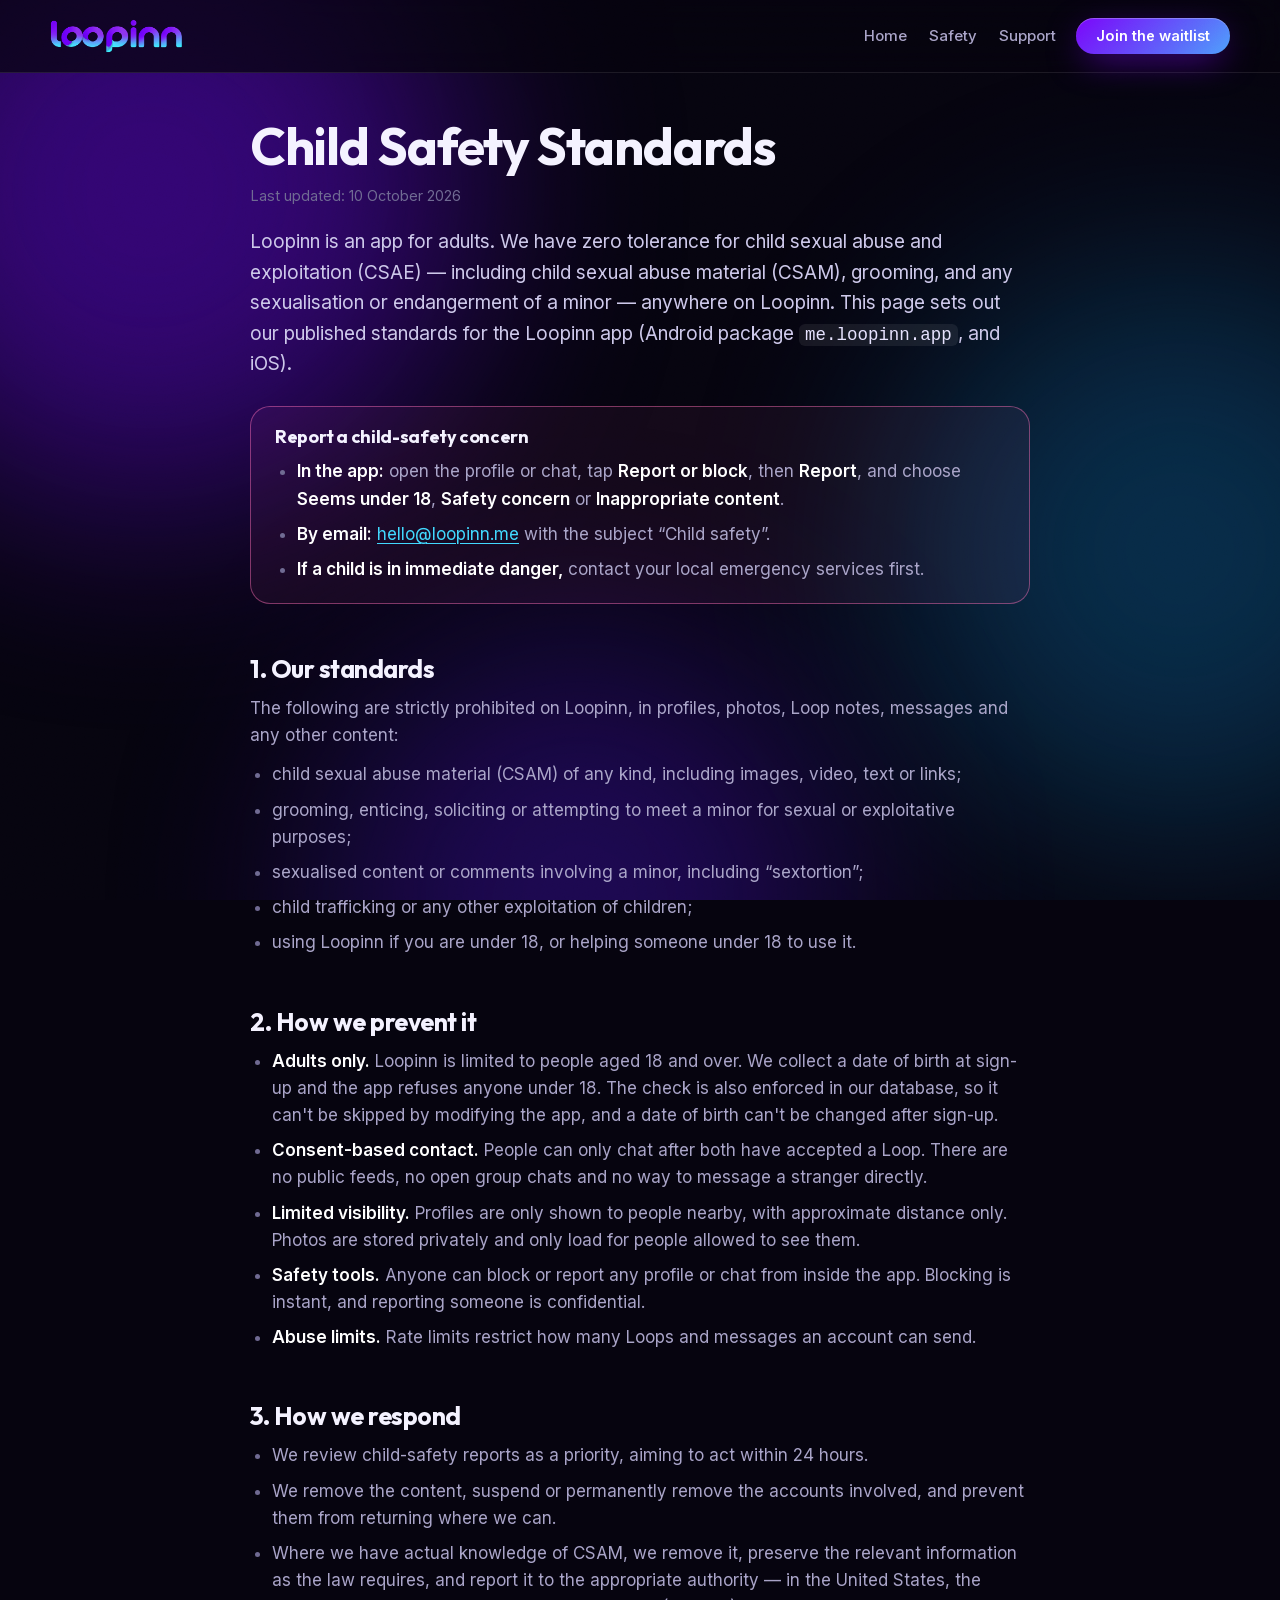
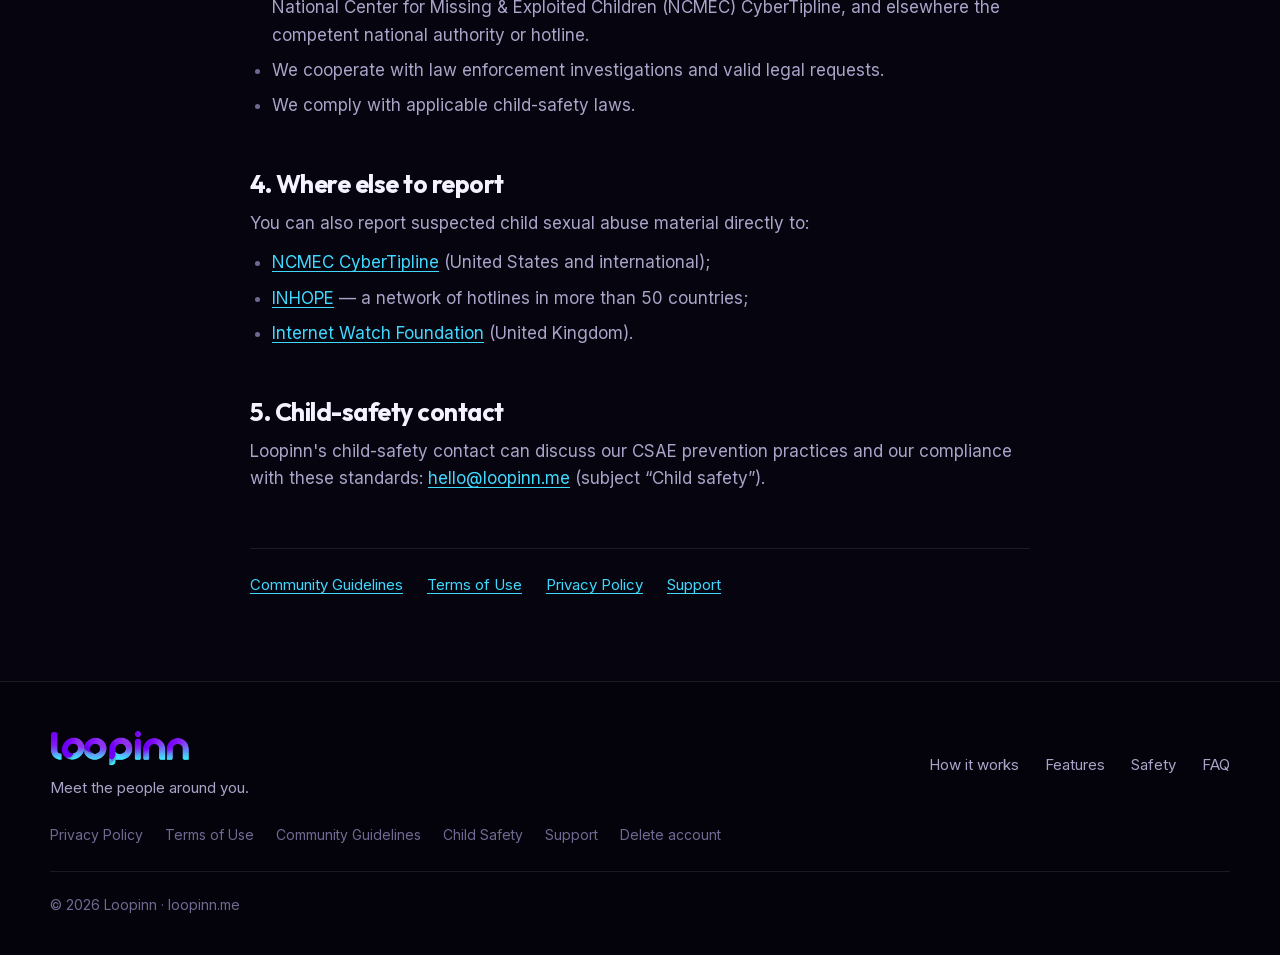
==== child-safety.html @ f4043528 "Update 2026-10-10 09:55" ====
<!doctype html>
<html lang="en">
<head>
  <meta charset="utf-8">
  <meta name="viewport" content="width=device-width, initial-scale=1, viewport-fit=cover">
  <title>Child Safety Standards — Loopinn</title>
  <meta name="description" content="Loopinn's child safety standards: adults-only (18+), zero tolerance for child sexual abuse and exploitation, how to report and how we respond.">
  <meta name="theme-color" content="#06040F">
  <meta name="robots" content="index,follow,max-image-preview:large">
  <link rel="canonical" href="https://loopinn.me/child-safety.html">

  <meta property="og:type" content="website">
  <meta property="og:site_name" content="Loopinn">
  <meta property="og:title" content="Child Safety Standards — Loopinn">
  <meta property="og:description" content="Loopinn's child safety standards: adults-only (18+), zero tolerance for child sexual abuse and exploitation, how to report and how we respond.">
  <meta property="og:url" content="https://loopinn.me/child-safety.html">
  <meta property="og:image" content="https://loopinn.me/assets/og-image.png">
  <meta property="og:image:width" content="1200">
  <meta property="og:image:height" content="630">
  <meta property="og:image:alt" content="Loopinn — meet the people around you">
  <meta property="og:locale" content="en_US">
  <meta name="twitter:card" content="summary_large_image">
  <meta name="twitter:title" content="Child Safety Standards — Loopinn">
  <meta name="twitter:description" content="Loopinn's child safety standards: adults-only (18+), zero tolerance for child sexual abuse and exploitation, how to report and how we respond.">
  <meta name="twitter:image" content="https://loopinn.me/assets/og-image.png">

  <link rel="icon" href="assets/logo/favicon.ico" sizes="any">
  <link rel="icon" type="image/png" sizes="48x48" href="assets/logo/favicon-48.png">
  <link rel="icon" type="image/png" sizes="32x32" href="assets/logo/favicon-32.png">
  <link rel="apple-touch-icon" href="assets/logo/apple-touch-icon.png">

  <link rel="preload" href="assets/fonts/Inter-Regular.woff2" as="font" type="font/woff2" crossorigin>
  <link rel="preload" href="assets/fonts/Outfit-Bold.woff2" as="font" type="font/woff2" crossorigin>
  <link rel="stylesheet" href="css/styles.css">

  <script type="application/ld+json">
{
  "@context": "https://schema.org",
  "@graph": [
    {
      "@type": "WebPage",
      "@id": "https://loopinn.me/child-safety.html#page",
      "url": "https://loopinn.me/child-safety.html",
      "name": "Child Safety Standards — Loopinn",
      "description": "Loopinn's child safety standards: adults-only (18+), zero tolerance for child sexual abuse and exploitation, how to report and how we respond.",
      "inLanguage": "en",
      "dateModified": "2026-10-10",
      "isPartOf": {
        "@id": "https://loopinn.me/#website"
      },
      "publisher": {
        "@id": "https://loopinn.me/#org"
      }
    },
    {
      "@type": "BreadcrumbList",
      "itemListElement": [
        {
          "@type": "ListItem",
          "position": 1,
          "name": "Loopinn",
          "item": "https://loopinn.me/"
        },
        {
          "@type": "ListItem",
          "position": 2,
          "name": "Child Safety Standards",
          "item": "https://loopinn.me/child-safety.html"
        }
      ]
    }
  ]
}
  </script>
</head>
<body>
<a class="skip-link" href="#main">Skip to content</a>
<div class="bg-glow" aria-hidden="true"><i></i><i></i><i></i></div>

<header class="nav scrolled">
  <div class="container nav-inner nav-doc">
    <a class="brand" href="./" aria-label="Loopinn home"><img src="assets/logo/loopinn-wordmark-sm.png" alt="Loopinn" width="480" height="123"></a>
    <nav class="nav-links" aria-label="Primary">
      <a href="./">Home</a>
      <a href="community-guidelines.html">Safety</a>
      <a href="support.html">Support</a>
    </nav>
    <a class="btn btn-primary btn-sm nav-cta" href="./#waitlist">Join the waitlist</a>
  </div>
</header>

<main class="container doc" id="main">
    <h1>Child Safety Standards</h1>
    <p class="meta">Last updated: 10 October 2026</p>
    <p class="lede">Loopinn is an app for adults. We have zero tolerance for child sexual abuse and exploitation (CSAE) — including child sexual abuse material (CSAM), grooming, and any sexualisation or endangerment of a minor — anywhere on Loopinn. This page sets out our published standards for the Loopinn app (Android package <code>me.loopinn.app</code>, and iOS).</p>

    <div class="box alert">
      <h2>Report a child-safety concern</h2>
      <ul>
        <li><strong>In the app:</strong> open the profile or chat, tap <strong>Report or block</strong>, then <strong>Report</strong>, and choose <strong>Seems under 18</strong>, <strong>Safety concern</strong> or <strong>Inappropriate content</strong>.</li>
        <li><strong>By email:</strong> <a href="mailto:hello@loopinn.me?subject=Child%20safety">hello@loopinn.me</a> with the subject “Child safety”.</li>
        <li><strong>If a child is in immediate danger,</strong> contact your local emergency services first.</li>
      </ul>
    </div>

    <h2 id="standards">1. Our standards</h2>
    <p>The following are strictly prohibited on Loopinn, in profiles, photos, Loop notes, messages and any other content:</p>
    <ul>
      <li>child sexual abuse material (CSAM) of any kind, including images, video, text or links;</li>
      <li>grooming, enticing, soliciting or attempting to meet a minor for sexual or exploitative purposes;</li>
      <li>sexualised content or comments involving a minor, including “sextortion”;</li>
      <li>child trafficking or any other exploitation of children;</li>
      <li>using Loopinn if you are under 18, or helping someone under 18 to use it.</li>
    </ul>

    <h2 id="prevention">2. How we prevent it</h2>
    <ul>
      <li><strong>Adults only.</strong> Loopinn is limited to people aged 18 and over. We collect a date of birth at sign-up and the app refuses anyone under 18. The check is also enforced in our database, so it can't be skipped by modifying the app, and a date of birth can't be changed after sign-up.</li>
      <li><strong>Consent-based contact.</strong> People can only chat after both have accepted a Loop. There are no public feeds, no open group chats and no way to message a stranger directly.</li>
      <li><strong>Limited visibility.</strong> Profiles are only shown to people nearby, with approximate distance only. Photos are stored privately and only load for people allowed to see them.</li>
      <li><strong>Safety tools.</strong> Anyone can block or report any profile or chat from inside the app. Blocking is instant, and reporting someone is confidential.</li>
      <li><strong>Abuse limits.</strong> Rate limits restrict how many Loops and messages an account can send.</li>
    </ul>

    <h2 id="response">3. How we respond</h2>
    <ul>
      <li>We review child-safety reports as a priority, aiming to act within 24 hours.</li>
      <li>We remove the content, suspend or permanently remove the accounts involved, and prevent them from returning where we can.</li>
      <li>Where we have actual knowledge of CSAM, we remove it, preserve the relevant information as the law requires, and report it to the appropriate authority — in the United States, the National Center for Missing &amp; Exploited Children (NCMEC) CyberTipline, and elsewhere the competent national authority or hotline.</li>
      <li>We cooperate with law enforcement investigations and valid legal requests.</li>
      <li>We comply with applicable child-safety laws.</li>
    </ul>

    <h2 id="report">4. Where else to report</h2>
    <p>You can also report suspected child sexual abuse material directly to:</p>
    <ul>
      <li><a href="https://report.cybertip.org">NCMEC CyberTipline</a> (United States and international);</li>
      <li><a href="https://www.inhope.org/EN/articles/report-illegal-content">INHOPE</a> — a network of hotlines in more than 50 countries;</li>
      <li><a href="https://report.iwf.org.uk">Internet Watch Foundation</a> (United Kingdom).</li>
    </ul>

    <h2 id="contact">5. Child-safety contact</h2>
    <p>Loopinn's child-safety contact can discuss our CSAE prevention practices and our compliance with these standards: <a href="mailto:hello@loopinn.me?subject=Child%20safety">hello@loopinn.me</a> (subject “Child safety”).</p>

    <nav class="related" aria-label="Related pages"><a href="community-guidelines.html">Community Guidelines</a><a href="terms.html">Terms of Use</a><a href="privacy.html">Privacy Policy</a><a href="support.html">Support</a></nav>
</main>

<footer class="footer">
  <div class="container footer-inner">
    <div class="footer-brand">
      <img src="assets/logo/loopinn-wordmark-sm.png" alt="Loopinn" width="480" height="123" loading="lazy">
      <p>Meet the people around you.</p>
    </div>
    <nav class="footer-links" aria-label="Footer">
      <a href="./#how">How it works</a><a href="./#features">Features</a><a href="./#safety">Safety</a><a href="./#faq">FAQ</a>
    </nav>
    <nav class="footer-legal" aria-label="Legal">
      <a href="privacy.html">Privacy Policy</a><a href="terms.html">Terms of Use</a><a href="community-guidelines.html">Community Guidelines</a><a href="child-safety.html">Child Safety</a><a href="support.html">Support</a><a href="delete-account.html">Delete account</a>
    </nav>
    <p class="copy">© <span id="year">2026</span> Loopinn · <a href="https://loopinn.me">loopinn.me</a></p>
  </div>
</footer>
<script>document.getElementById('year').textContent = new Date().getFullYear()</script>
</body>
</html>
---- css/styles.css ----
/* ==========================================================================
   Loopinn — landing page styles
   Palette sampled from the logo wordmark (violet → blue → cyan on near-black).
   Sections: tokens · base · buttons · nav · hero · phone · marquee · how · try
             · bento · moments · profiles · band · safety · faq · cta · footer
             · documents (legal/support pages) · match overlay · reveal · responsive
   ========================================================================== */

/* Self-hosted fonts (Latin subset WOFF2, SIL OFL 1.1) — built by scripts/build_web_fonts.py. No third-party requests. */
@font-face { font-family: "Inter"; font-weight: 400; font-style: normal; font-display: swap; src: url("../assets/fonts/Inter-Regular.woff2") format("woff2"); }
@font-face { font-family: "Inter"; font-weight: 500; font-style: normal; font-display: swap; src: url("../assets/fonts/Inter-Medium.woff2") format("woff2"); }
@font-face { font-family: "Inter"; font-weight: 600; font-style: normal; font-display: swap; src: url("../assets/fonts/Inter-SemiBold.woff2") format("woff2"); }
@font-face { font-family: "Outfit"; font-weight: 500; font-style: normal; font-display: swap; src: url("../assets/fonts/Outfit-Medium.woff2") format("woff2"); }
@font-face { font-family: "Outfit"; font-weight: 600; font-style: normal; font-display: swap; src: url("../assets/fonts/Outfit-SemiBold.woff2") format("woff2"); }
@font-face { font-family: "Outfit"; font-weight: 700; font-style: normal; font-display: swap; src: url("../assets/fonts/Outfit-Bold.woff2") format("woff2"); }
@font-face { font-family: "Outfit"; font-weight: 800; font-style: normal; font-display: swap; src: url("../assets/fonts/Outfit-ExtraBold.woff2") format("woff2"); }

:root {
  --ink: #06040f;
  --ink-2: #0b0820;
  --ink-3: #120d2e;
  --text: #f4f2ff;
  --muted: #a9a4c8;
  --faint: #6f6a92;
  --line: rgba(255, 255, 255, .09);
  --glass: rgba(255, 255, 255, .045);
  --glass-2: rgba(255, 255, 255, .075);

  --violet: #7a05fa;
  --violet-2: #9b5cff;
  --blue: #5b8cf9;
  --cyan: #41d8fe;
  --rose: #ff6fb5;

  --grad: linear-gradient(135deg, #7a05fa 0%, #5b6bfa 52%, #41d8fe 100%);
  --grad-text: linear-gradient(100deg, #a56bff 0%, #6e8bff 48%, #41d8fe 100%);

  --font-display: "Outfit", system-ui, sans-serif;
  --font-body: "Inter", system-ui, -apple-system, "Segoe UI", sans-serif;

  --r-sm: 12px;
  --r-md: 20px;
  --r-lg: 28px;
  --maxw: 1180px;
  --ease: cubic-bezier(.2, .8, .2, 1);
}

/* ───────── base ───────── */
*, *::before, *::after { box-sizing: border-box; }
html { scroll-behavior: smooth; scroll-padding-top: 84px; -webkit-text-size-adjust: 100%; }
body {
  margin: 0; background: var(--ink); color: var(--text);
  font-family: var(--font-body); font-size: 17px; line-height: 1.6;
  -webkit-font-smoothing: antialiased; overflow-x: hidden;
}
img { max-width: 100%; display: block; }
[hidden] { display: none !important; }
a { color: inherit; text-decoration: none; }
button { font: inherit; color: inherit; cursor: pointer; }
ul, ol { margin: 0; padding: 0; list-style: none; }
h1, h2, h3, p, figure { margin: 0; }
h1, h2, h3 { font-family: var(--font-display); letter-spacing: -.02em; line-height: 1.08; }
:focus-visible { outline: 2px solid var(--cyan); outline-offset: 3px; border-radius: 8px; }
::selection { background: rgba(122, 5, 250, .55); }

.container { width: min(var(--maxw), 100% - 40px); margin-inline: auto; }
.sr-only { position: absolute; width: 1px; height: 1px; overflow: hidden; clip: rect(0 0 0 0); white-space: nowrap; }
.hp { position: absolute; left: -9999px; opacity: 0; height: 0; width: 0; }

.ico { width: 1.15em; height: 1.15em; flex: none; fill: none; stroke: currentColor; stroke-width: 2; stroke-linecap: round; stroke-linejoin: round; }
.grad-text { background: var(--grad-text); -webkit-background-clip: text; background-clip: text; color: transparent; }
.verified { color: var(--cyan); width: 1.05em; height: 1.05em; }

/* ambient background */
.bg-glow { position: fixed; inset: 0; z-index: -1; overflow: hidden; pointer-events: none; }
.bg-glow i { position: absolute; border-radius: 50%; filter: blur(110px); opacity: .55; }
.bg-glow i:nth-child(1) { width: 620px; height: 620px; left: -160px; top: -120px; background: #5a08c9; }
.bg-glow i:nth-child(2) { width: 560px; height: 560px; right: -180px; top: 30vh; background: #0b6fa8; opacity: .38; }
.bg-glow i:nth-child(3) { width: 520px; height: 520px; left: 25vw; bottom: -260px; background: #3b0fa6; opacity: .45; }
body::after { /* fine grain */
  content: ""; position: fixed; inset: 0; z-index: 100; pointer-events: none; opacity: .045; mix-blend-mode: overlay;
  background-image: url("data:image/svg+xml;utf8,<svg xmlns='http://www.w3.org/2000/svg' width='160' height='160'><filter id='n'><feTurbulence type='fractalNoise' baseFrequency='.9' numOctaves='2' stitchTiles='stitch'/></filter><rect width='100%' height='100%' filter='url(%23n)'/></svg>");
}

.glass {
  background: var(--glass); border: 1px solid var(--line);
  -webkit-backdrop-filter: blur(18px) saturate(140%); backdrop-filter: blur(18px) saturate(140%);
}

.pill {
  display: inline-flex; align-items: center; gap: 10px; padding: 8px 16px; border-radius: 999px;
  background: var(--glass); border: 1px solid var(--line); font-size: 14px; color: #d8d3f5; font-weight: 500;
}
.live-dot { position: relative; width: 8px; height: 8px; border-radius: 50%; background: var(--cyan); display: inline-block; flex: none; box-shadow: 0 0 10px var(--cyan); }
.live-dot::after { content: ""; position: absolute; inset: -4px; border-radius: 50%; border: 1px solid var(--cyan); animation: ping 2s ease-out infinite; }
@keyframes ping { from { transform: scale(.5); opacity: .9; } to { transform: scale(1.8); opacity: 0; } }

.eyebrow { display: inline-block; font-size: 13px; letter-spacing: .14em; text-transform: uppercase; font-weight: 600; color: var(--cyan); margin-bottom: 14px; }

.section { padding-block: clamp(72px, 10vw, 128px); position: relative; }
.section-head { text-align: center; max-width: 760px; margin: 0 auto clamp(40px, 6vw, 64px); }
.section-head.left { text-align: left; margin-inline: 0; margin-bottom: 32px; }
.section-head h2 { font-size: clamp(32px, 5vw, 56px); font-weight: 700; }
.section-head p { margin-top: 18px; color: var(--muted); font-size: clamp(16px, 1.5vw, 19px); }

/* ───────── buttons ───────── */
.btn {
  display: inline-flex; align-items: center; justify-content: center; gap: 10px; border: 0; border-radius: 999px;
  padding: 15px 26px; font-weight: 600; font-size: 16px; line-height: 1; white-space: nowrap;
  transition: transform .25s var(--ease), box-shadow .25s var(--ease), background-position .4s, border-color .2s;
}
.btn-primary {
  color: #fff; background: var(--grad); background-size: 140% 100%; background-position: 0 0;
  box-shadow: 0 10px 36px -8px rgba(122, 5, 250, .7), inset 0 1px 0 rgba(255, 255, 255, .25);
}
.btn-primary:hover { transform: translateY(-2px); background-position: 100% 0; box-shadow: 0 16px 44px -8px rgba(91, 107, 250, .8), inset 0 1px 0 rgba(255, 255, 255, .3); }
.btn-primary:active { transform: translateY(0) scale(.98); }
.btn-ghost { background: var(--glass); border: 1px solid var(--line); color: var(--text); }
.btn-ghost:hover { background: var(--glass-2); transform: translateY(-2px); }
.btn-sm { padding: 11px 20px; font-size: 14.5px; }
.btn-block { width: 100%; }
.btn[disabled] { opacity: .8; cursor: progress; transform: none; }

/* ───────── nav ───────── */
.nav { position: fixed; inset: 0 0 auto 0; z-index: 60; transition: background .3s, border-color .3s, backdrop-filter .3s; border-bottom: 1px solid transparent; }
.nav.scrolled { background: rgba(6, 4, 15, .72); -webkit-backdrop-filter: blur(18px); backdrop-filter: blur(18px); border-color: var(--line); }
.nav-inner { display: flex; align-items: center; gap: 28px; height: 72px; }
.brand img { height: 34px; width: auto; }
.nav-links { display: flex; gap: 30px; margin-left: auto; font-size: 15px; color: var(--muted); font-weight: 500; }
.nav-links a { position: relative; padding: 6px 0; transition: color .2s; }
.nav-links a:hover { color: #fff; }
.nav-links a::after { content: ""; position: absolute; left: 0; right: 0; bottom: 0; height: 2px; border-radius: 2px; background: var(--grad); transform: scaleX(0); transform-origin: left; transition: transform .3s var(--ease); }
.nav-links a:hover::after { transform: scaleX(1); }
.burger { display: none; width: 42px; height: 42px; border-radius: 12px; border: 1px solid var(--line); background: var(--glass); position: relative; }
.burger span { position: absolute; left: 12px; right: 12px; height: 2px; background: #fff; border-radius: 2px; transition: transform .3s, top .3s; }
.burger span:nth-child(1) { top: 16px; } .burger span:nth-child(2) { top: 24px; }
.burger[aria-expanded="true"] span:nth-child(1) { top: 20px; transform: rotate(45deg); }
.burger[aria-expanded="true"] span:nth-child(2) { top: 20px; transform: rotate(-45deg); }

/* ───────── hero ───────── */
.hero { position: relative; padding: clamp(120px, 14vw, 168px) 0 clamp(56px, 8vw, 96px); overflow: clip; }
.hero-swirl { position: absolute; width: min(720px, 110vw); right: 2%; top: 3%; opacity: .2; filter: blur(1px); animation: spin 60s linear infinite; pointer-events: none; z-index: 0; }
@keyframes spin { to { transform: rotate(360deg); } }
.hero-grid { display: grid; grid-template-columns: 1.05fr .95fr; gap: clamp(28px, 5vw, 72px); align-items: center; position: relative; z-index: 1; }
.hero h1 { font-size: clamp(42px, 5.5vw, 72px); font-weight: 800; margin: 22px 0 22px; letter-spacing: -.035em; line-height: 1.04; text-wrap: balance; }
.lead { font-size: clamp(17px, 1.6vw, 20px); color: var(--muted); max-width: 540px; }
.lead strong { color: #fff; font-weight: 600; }

.waitlist { position: relative; display: flex; gap: 10px; margin-top: 34px; max-width: 540px; flex-wrap: wrap; padding: 7px; border-radius: 999px; background: var(--glass); border: 1px solid var(--line); -webkit-backdrop-filter: blur(14px); backdrop-filter: blur(14px); transition: border-color .2s, box-shadow .2s; }
.waitlist:focus-within { border-color: rgba(65, 216, 254, .55); box-shadow: 0 0 0 4px rgba(65, 216, 254, .12); }
.waitlist input[type="email"], .waitlist input[type="text"]:not(.hp) { flex: 1 1 200px; min-width: 0; background: transparent; border: 0; outline: 0; color: #fff; font: inherit; font-size: 16px; padding: 0 18px; height: 50px; }
.waitlist input::placeholder { color: var(--faint); }
.waitlist .btn { height: 50px; padding-inline: 24px; }
.form-msg { flex-basis: 100%; font-size: 14px; padding: 0 16px; min-height: 0; }
.form-msg:not(:empty) { padding: 8px 16px 6px; }
.form-msg.ok { color: #7ff0c4; } .form-msg.err { color: #ff9db8; }

.trust { display: flex; flex-wrap: wrap; gap: 10px 22px; margin-top: 24px; color: var(--muted); font-size: 14.5px; }
.trust li { display: inline-flex; align-items: center; gap: 8px; }
.trust .ico { color: var(--cyan); }
.stores { display: flex; flex-wrap: wrap; gap: 12px; margin-top: 30px; }
.store { display: inline-flex; align-items: center; gap: 12px; padding: 10px 18px 10px 14px; border-radius: 14px; border: 1px solid var(--line); background: var(--glass); font-weight: 600; font-size: 16px; line-height: 1.15; opacity: .9; }
.store small { display: block; font-size: 11px; font-weight: 500; color: var(--muted); letter-spacing: .02em; }
.store .ico { width: 24px; height: 24px; color: #fff; }

.hero-visual { position: relative; display: flex; justify-content: center; }
.phone-tilt { position: relative; transition: transform .25s ease-out; will-change: transform; }

/* floating glass cards around the phone */
.float { position: absolute; display: flex; align-items: center; gap: 12px; padding: 12px 16px 12px 12px; border-radius: 18px; box-shadow: 0 20px 50px -12px rgba(0, 0, 0, .6); z-index: 3; animation: bob 6s ease-in-out infinite; }
.float img { width: 42px; height: 42px; border-radius: 50%; object-fit: cover; border: 2px solid rgba(255, 255, 255, .25); }
.float b { display: block; font-size: 14.5px; line-height: 1.2; font-family: var(--font-display); font-weight: 600; }
.float small { display: block; font-size: 12.5px; color: var(--muted); line-height: 1.3; }
.f-notif { left: -16%; top: 13%; background: rgba(20, 14, 46, .72); }
.f-count { right: -14%; bottom: 24%; animation-delay: -2s; background: rgba(20, 14, 46, .72); }
.stack { display: flex; } .stack img { width: 32px; height: 32px; margin-left: -10px; border-width: 2px; border-color: #1a1238; } .stack img:first-child { margin-left: 0; }
@keyframes bob { 0%, 100% { transform: translateY(0); } 50% { transform: translateY(-12px); } }

/* ───────── phone mockup (all inner sizes in cqw so it scales) ───────── */
.phone {
  --pw: 300px; position: relative; width: var(--pw); aspect-ratio: 9 / 19; container-type: inline-size;
  border-radius: calc(var(--pw) * .145); padding: calc(var(--pw) * .021); background: linear-gradient(160deg, #3a3361, #14102c 40%, #2a2250);
  box-shadow: 0 0 0 1px rgba(255, 255, 255, .14), 0 50px 120px -24px rgba(122, 5, 250, .6), 0 30px 70px -10px rgba(0, 0, 0, .7);
}
.phone-island { position: absolute; z-index: 20; top: 4.2cqw; left: 50%; transform: translateX(-50%); width: 27cqw; height: 7.4cqw; border-radius: 99px; background: #000; }
.screen { position: relative; width: 100%; height: 100%; border-radius: 12.5cqw; overflow: hidden; background: #0a0720; color: #fff; font-family: var(--font-body); }

.statusbar { position: absolute; z-index: 15; top: 4.6cqw; left: 8.5cqw; right: 8.5cqw; display: flex; justify-content: space-between; align-items: center; font-size: 3.7cqw; }
.sb-icons { display: flex; gap: 1.3cqw; align-items: center; }
.sb-icons i { display: block; width: 4.4cqw; height: 2.6cqw; border-radius: 1px; background: #fff; opacity: .9; }
.sb-icons .batt { width: 6.6cqw; border-radius: 1.2cqw; }

/* map screen */
.map-screen { background: #0a0720 url("../assets/map.svg") center / cover; }
.map-top { position: absolute; z-index: 12; top: 14.5cqw; left: 4.5cqw; right: 4.5cqw; display: flex; justify-content: space-between; align-items: center; padding: 2.6cqw 4cqw; border-radius: 99px; font-size: 3.8cqw; background: rgba(14, 10, 36, .6); }
.map-top-title { display: inline-flex; gap: 2cqw; align-items: center; font-weight: 600; font-family: var(--font-display); } .map-top-title .ico { color: var(--cyan); width: 4.6cqw; height: 4.6cqw; }
.map-top-r { display: inline-flex; gap: 2cqw; align-items: center; color: var(--cyan); font-weight: 600; }

.radar { position: absolute; left: 50%; top: 45%; width: 150cqw; height: 150cqw; transform: translate(-50%, -50%); border-radius: 50%; pointer-events: none; }
.radar .ring { position: absolute; left: 50%; top: 50%; border-radius: 50%; transform: translate(-50%, -50%); border: 1px solid rgba(65, 216, 254, .32); }
.radar .r1 { width: 30%; height: 30%; background: rgba(65, 216, 254, .05); }
.radar .r2 { width: 55%; height: 55%; border-style: dashed; border-color: rgba(155, 92, 255, .38); }
.radar .r3 { width: 80%; height: 80%; background: radial-gradient(circle, transparent 62%, rgba(122, 5, 250, .14)); }
.radar .sweep { position: absolute; inset: 10%; border-radius: 50%; background: conic-gradient(from 0deg, rgba(65, 216, 254, 0) 0deg, rgba(65, 216, 254, .34) 70deg, rgba(65, 216, 254, 0) 72deg); animation: spin 5.5s linear infinite; mask: radial-gradient(circle, transparent 0 10%, #000 30%); -webkit-mask: radial-gradient(circle, transparent 0 10%, #000 30%); }
.radar .wave { position: absolute; left: 50%; top: 50%; width: 80%; height: 80%; border-radius: 50%; border: 2px solid rgba(65, 216, 254, .55); transform: translate(-50%, -50%) scale(.05); animation: wave 4.5s ease-out infinite; }
.radar .w2 { animation-delay: -2.25s; border-color: rgba(155, 92, 255, .6); }
@keyframes wave { 0% { transform: translate(-50%, -50%) scale(.05); opacity: .9; } 100% { transform: translate(-50%, -50%) scale(1); opacity: 0; } }

.you { position: absolute; left: 50%; top: 45%; width: 5.4cqw; height: 5.4cqw; transform: translate(-50%, -50%); border-radius: 50%; background: var(--grad); border: .8cqw solid #fff; box-shadow: 0 0 0 1.6cqw rgba(65, 216, 254, .25), 0 0 5cqw var(--cyan); z-index: 6; }

.pin { position: absolute; z-index: 8; width: 12.5cqw; height: 12.5cqw; padding: 0; border: 0; background: none; transform: translate(-50%, -50%); animation: drift 7s ease-in-out infinite; transition: filter .2s; }
.pin:nth-of-type(2n) { animation-delay: -2s; animation-duration: 8s; } .pin:nth-of-type(3n) { animation-delay: -4s; }
.pin img { width: 100%; height: 100%; object-fit: cover; border-radius: 50%; border: .75cqw solid transparent; background: var(--grad) border-box; box-shadow: 0 1.6cqw 4cqw rgba(0, 0, 0, .55), 0 0 4cqw rgba(122, 5, 250, .55); transition: transform .3s var(--ease); }
.pin:hover img { transform: scale(1.14); }
.pin em { position: absolute; left: 50%; top: 105%; transform: translateX(-50%); font-style: normal; font-size: 3cqw; font-weight: 600; padding: .6cqw 2cqw; border-radius: 99px; background: rgba(10, 7, 32, .85); border: 1px solid var(--line); white-space: nowrap; display: none; }
.pin.is-selected { z-index: 9; width: 15cqw; height: 15cqw; } .pin.is-selected em { display: block; }
.pin.is-selected::before { content: ""; position: absolute; inset: -2cqw; border-radius: 50%; border: .5cqw solid var(--cyan); animation: ping 2s ease-out infinite; }
@keyframes drift { 0%, 100% { transform: translate(-50%, -50%); } 50% { transform: translate(-50%, calc(-50% - 1.6cqw)); } }

.sheet { position: absolute; z-index: 14; left: 3.5cqw; right: 3.5cqw; bottom: 3.5cqw; padding: 3.6cqw; border-radius: 7cqw; background: rgba(16, 11, 40, .78); display: grid; gap: 3cqw; }
.sheet-row { display: flex; align-items: center; gap: 3.2cqw; }
.sheet-av { width: 13cqw; height: 13cqw; border-radius: 50%; object-fit: cover; border: .6cqw solid rgba(255, 255, 255, .3); }
.sheet-id b { display: flex; align-items: center; gap: 1.4cqw; font-family: var(--font-display); font-size: 4.6cqw; line-height: 1.2; }
.sheet-id small { display: block; font-size: 3.2cqw; color: var(--muted); line-height: 1.35; margin-top: .4cqw; }
.sheet-cta { display: flex; align-items: center; justify-content: center; gap: 2cqw; border: 0; border-radius: 99px; padding: 3.1cqw; font-size: 3.9cqw; font-weight: 600; color: #fff; background: var(--grad); box-shadow: 0 2cqw 6cqw -1cqw rgba(122, 5, 250, .8); transition: transform .2s; }
.sheet-cta:hover { transform: translateY(-.4cqw); } .sheet-cta:disabled { opacity: .85; }
.sheet-cta .ico { width: 4.4cqw; height: 4.4cqw; }

/* ───────── marquee ───────── */
.marquee { overflow: hidden; border-block: 1px solid var(--line); background: rgba(255, 255, 255, .02); padding: 22px 0; -webkit-mask: linear-gradient(90deg, transparent, #000 10%, #000 90%, transparent); mask: linear-gradient(90deg, transparent, #000 10%, #000 90%, transparent); }
.marquee-track { display: flex; gap: 14px; width: max-content; animation: marquee 48s linear infinite; }
.marquee-track span { padding: 10px 22px; border-radius: 99px; border: 1px solid var(--line); background: var(--glass); font-family: var(--font-display); font-weight: 500; font-size: 17px; color: #d8d3f5; white-space: nowrap; }
@keyframes marquee { to { transform: translateX(calc(-50% - 7px)); } }

/* ───────── how it works ───────── */
.steps { display: grid; grid-template-columns: repeat(4, 1fr); gap: 18px; counter-reset: s; position: relative; }
.step { position: relative; padding: 30px 26px 32px; border-radius: var(--r-lg); transition: transform .35s var(--ease), border-color .3s; overflow: hidden; }
.step:hover { transform: translateY(-6px); border-color: rgba(155, 92, 255, .5); }
.step::before { content: ""; position: absolute; inset: auto -30% -60% -30%; height: 80%; background: radial-gradient(closest-side, rgba(122, 5, 250, .28), transparent); opacity: 0; transition: opacity .4s; }
.step:hover::before { opacity: 1; }
.step-n { position: absolute; top: 22px; right: 24px; font-family: var(--font-display); font-weight: 700; font-size: 15px; letter-spacing: .1em; color: var(--faint); }
.step-ico, .b-ico { display: grid; place-items: center; width: 52px; height: 52px; border-radius: 16px; background: linear-gradient(135deg, rgba(122, 5, 250, .35), rgba(65, 216, 254, .2)); border: 1px solid rgba(255, 255, 255, .14); color: #fff; margin-bottom: 22px; }
.step-ico .ico, .b-ico .ico { width: 24px; height: 24px; }
.step h3, .bcard h3, .scard h3 { font-size: 22px; font-weight: 600; margin-bottom: 10px; letter-spacing: -.01em; }
.step p, .bcard p, .scard p { color: var(--muted); font-size: 15.5px; line-height: 1.6; }

/* ───────── interactive radar demo ───────── */
.try::before { content: ""; position: absolute; inset: 10% 0 auto; height: 70%; background: radial-gradient(60% 60% at 70% 50%, rgba(122, 5, 250, .18), transparent); pointer-events: none; }
.try-grid { display: grid; grid-template-columns: 1fr 1.05fr; gap: clamp(28px, 5vw, 72px); align-items: center; position: relative; }
.slider { padding: 22px 24px 20px; border-radius: var(--r-md); }
.slider-top { display: flex; justify-content: space-between; align-items: baseline; margin-bottom: 14px; }
.slider-top label { font-weight: 600; font-family: var(--font-display); font-size: 18px; }
.slider-top output b { font-size: 22px; font-family: var(--font-display); color: var(--cyan); }
.slider input[type="range"] { -webkit-appearance: none; appearance: none; width: 100%; height: 8px; border-radius: 99px; outline: none; cursor: pointer; background: linear-gradient(90deg, var(--violet), var(--cyan)) 0 / var(--fill, 100%) 100% no-repeat, rgba(255, 255, 255, .12); }
.slider input[type="range"]::-webkit-slider-thumb { -webkit-appearance: none; width: 28px; height: 28px; border-radius: 50%; background: #fff; border: 5px solid var(--violet); box-shadow: 0 0 0 6px rgba(122, 5, 250, .25), 0 6px 18px rgba(0, 0, 0, .5); transition: transform .15s; }
.slider input[type="range"]::-webkit-slider-thumb:hover { transform: scale(1.12); }
.slider input[type="range"]::-moz-range-thumb { width: 18px; height: 18px; border-radius: 50%; background: #fff; border: 5px solid var(--violet); box-shadow: 0 0 0 6px rgba(122, 5, 250, .25); }
.slider-scale { display: flex; justify-content: space-between; font-size: 12.5px; color: var(--faint); margin-top: 12px; }
.slider-count { margin-top: 14px; padding-top: 14px; border-top: 1px solid var(--line); color: var(--muted); font-size: 15px; }
.slider-count span { color: #fff; font-weight: 700; font-family: var(--font-display); font-size: 18px; }

.pcard { margin-top: 18px; padding: 22px; border-radius: var(--r-md); min-height: 150px; display: grid; align-items: center; }
.pcard-empty { display: flex; align-items: center; gap: 16px; color: var(--muted); font-size: 15.5px; }
.pcard-empty .ico { width: 34px; height: 34px; color: var(--violet-2); animation: bob 3s ease-in-out infinite; }
.pcard-empty b { color: #fff; }
.pcard-body { display: grid; gap: 14px; animation: pop .45s var(--ease); }
@keyframes pop { from { opacity: 0; transform: translateY(10px) scale(.98); } to { opacity: 1; transform: none; } }
.pcard-head { display: flex; gap: 16px; align-items: center; }
.pcard-head img { width: 72px; height: 72px; border-radius: 50%; object-fit: cover; border: 3px solid transparent; background: var(--grad) border-box; }
.pcard-head h3 { font-size: 24px; display: flex; gap: 8px; align-items: center; }
.pcard-head small { color: var(--cyan); font-size: 14px; font-weight: 500; }
.pc-bio { color: #d4cff0; font-size: 15.5px; }
.tags { display: flex; flex-wrap: wrap; gap: 8px; }
.tags li { padding: 5px 12px; border-radius: 99px; font-size: 13px; background: rgba(155, 92, 255, .16); border: 1px solid rgba(155, 92, 255, .3); color: #ddd0ff; }
.vibes { display: flex; flex-wrap: wrap; gap: 8px; }
.vibe { padding: 8px 14px; border-radius: 99px; border: 1px solid var(--line); background: var(--glass); font-size: 14px; transition: all .2s; }
.vibe:hover { border-color: rgba(65, 216, 254, .5); }
.vibe.is-on { background: linear-gradient(135deg, rgba(122, 5, 250, .5), rgba(65, 216, 254, .28)); border-color: rgba(155, 92, 255, .7); color: #fff; }
.spin { width: 1em; height: 1em; border-radius: 50%; border: 2px solid rgba(255, 255, 255, .35); border-top-color: #fff; animation: spin .8s linear infinite; }

.try-right { display: grid; justify-items: center; gap: 14px; }
.radar-demo { position: relative; width: min(540px, 100%); aspect-ratio: 1; border-radius: 50%; isolation: isolate; box-shadow: 0 0 0 1px rgba(255, 255, 255, .12), 0 40px 120px -30px rgba(122, 5, 250, .65), inset 0 0 80px rgba(6, 4, 15, .7); }
.rd-map { position: absolute; inset: 0; border-radius: 50%; background: #0a0720 url("../assets/map.svg") center / 190% auto; overflow: hidden; }
.rd-map::after { content: ""; position: absolute; inset: 0; background: radial-gradient(circle, transparent 55%, rgba(6, 4, 15, .75)); }
.rd-rings i { position: absolute; left: 50%; top: 50%; width: var(--s); height: var(--s); transform: translate(-50%, -50%); border-radius: 50%; border: 1px dashed rgba(155, 92, 255, .35); }
.rd-rings i:last-child { border: 1px solid rgba(65, 216, 254, .45); }
.rd-rings b { position: absolute; left: 50%; top: -9px; transform: translateX(-50%); font-size: 11px; font-weight: 500; padding: 1px 8px; border-radius: 99px; background: #0d0a26; color: var(--muted); }
.rd-range { position: absolute; left: 50%; top: 50%; width: var(--rr, 100%); height: var(--rr, 100%); transform: translate(-50%, -50%); border-radius: 50%; border: 2px solid var(--cyan); background: radial-gradient(circle, rgba(65, 216, 254, .04), rgba(122, 5, 250, .2)); box-shadow: 0 0 40px rgba(65, 216, 254, .35), inset 0 0 40px rgba(65, 216, 254, .12); transition: width .25s var(--ease), height .25s var(--ease); }
.rd-sweep { position: absolute; inset: 0; border-radius: 50%; background: conic-gradient(from 0deg, transparent 0, rgba(65, 216, 254, .3) 60deg, transparent 62deg); animation: spin 6s linear infinite; mask: radial-gradient(circle, transparent 5%, #000 20%); -webkit-mask: radial-gradient(circle, transparent 5%, #000 20%); }
.rd-you { position: absolute; left: 50%; top: 50%; transform: translate(-50%, -50%); z-index: 5; display: grid; justify-items: center; gap: 2px; }
.rd-you img { width: 44px; height: 44px; padding: 9px; border-radius: 50%; background: #0d0a26; border: 2px solid var(--cyan); box-shadow: 0 0 0 8px rgba(65, 216, 254, .14), 0 0 30px var(--cyan); }
.rd-you span { font-size: 11px; font-weight: 600; letter-spacing: .08em; text-transform: uppercase; color: var(--cyan); }

.rd-pin { position: absolute; z-index: 6; width: 54px; height: 54px; padding: 0; border: 0; background: none; transform: translate(-50%, -50%) scale(1); transition: transform .45s var(--ease), opacity .35s, filter .35s; }
.rd-pin img { width: 100%; height: 100%; border-radius: 50%; object-fit: cover; border: 3px solid transparent; background: var(--grad) border-box; box-shadow: 0 8px 24px rgba(0, 0, 0, .6), 0 0 22px rgba(122, 5, 250, .6); }
.rd-pin:hover { transform: translate(-50%, -50%) scale(1.18); z-index: 8; }
.rd-pin.is-out { transform: translate(-50%, -50%) scale(.2); opacity: 0; pointer-events: none; }
.rd-pin.is-active { transform: translate(-50%, -50%) scale(1.3); z-index: 9; }
.rd-pin.is-active::after { content: ""; position: absolute; inset: -9px; border-radius: 50%; border: 2px solid var(--cyan); animation: ping 1.8s ease-out infinite; }
.rd-pin span { position: absolute; left: 50%; top: 100%; transform: translateX(-50%); margin-top: 4px; font-size: 11px; font-weight: 600; padding: 1px 8px; border-radius: 99px; background: rgba(10, 7, 32, .88); border: 1px solid var(--line); opacity: 0; transition: opacity .2s; white-space: nowrap; }
.rd-pin:hover span, .rd-pin.is-active span, .rd-pin:focus-visible span { opacity: 1; }
.demo-note { font-size: 13px; color: var(--faint); }

/* ───────── bento ───────── */
.bento { display: grid; grid-template-columns: repeat(12, 1fr); gap: 18px; }
.bcard { position: relative; overflow: hidden; padding: 30px; border-radius: var(--r-lg); transition: transform .35s var(--ease), border-color .3s; }
.bcard:hover { transform: translateY(-5px); border-color: rgba(155, 92, 255, .45); }
.b-radar { grid-column: span 7; display: grid; grid-template-columns: 1fr 1fr; gap: 12px; align-items: center; min-height: 340px; }
.b-loop { grid-column: span 5; }
.b-chat { grid-column: span 4; } .b-profile { grid-column: span 4; } .b-ghost { grid-column: span 4; }
.b-crowd { grid-column: span 5; min-height: 330px; display: flex; align-items: flex-end; }
.b-signin { grid-column: span 7; display: grid; grid-template-columns: 1fr 1fr; gap: 22px; align-items: center; }

.mini-radar { position: relative; aspect-ratio: 1; width: 100%; max-width: 300px; margin-inline: auto; border-radius: 50%; background: radial-gradient(circle, rgba(122, 5, 250, .18), transparent 70%); }
.mini-radar .ring { position: absolute; left: 50%; top: 50%; transform: translate(-50%, -50%); border-radius: 50%; border: 1px solid rgba(65, 216, 254, .3); }
.mini-radar .r1 { width: 35%; height: 35%; } .mini-radar .r2 { width: 68%; height: 68%; border-style: dashed; border-color: rgba(155, 92, 255, .4); } .mini-radar .r3 { width: 100%; height: 100%; }
.mini-radar .sweep { position: absolute; inset: 0; border-radius: 50%; background: conic-gradient(from 0deg, transparent, rgba(65, 216, 254, .35) 55deg, transparent 57deg); animation: spin 5s linear infinite; }
.mini-radar .you-dot { position: absolute; left: 50%; top: 50%; width: 14px; height: 14px; transform: translate(-50%, -50%); border-radius: 50%; background: #fff; box-shadow: 0 0 0 6px rgba(65, 216, 254, .3), 0 0 20px var(--cyan); }
.mini-radar img { position: absolute; width: 17%; aspect-ratio: 1; border-radius: 50%; object-fit: cover; transform: translate(-50%, -50%); border: 2px solid var(--violet-2); box-shadow: 0 6px 18px rgba(0, 0, 0, .5); animation: bob 5s ease-in-out infinite; }
.mini-radar img:nth-of-type(2n) { animation-delay: -1.5s; } .mini-radar img:nth-of-type(3n) { animation-delay: -3s; }

.vibes.demo { margin: 18px 0 16px; } .vibes.demo span { padding: 7px 14px; border-radius: 99px; border: 1px solid var(--line); background: var(--glass); font-size: 14px; } .vibes.demo .on { background: linear-gradient(135deg, rgba(122, 5, 250, .5), rgba(65, 216, 254, .28)); border-color: rgba(155, 92, 255, .7); }
.fake-btn { display: inline-flex; gap: 10px; align-items: center; padding: 13px 22px; border-radius: 99px; font-weight: 600; font-size: 15px; background: var(--grad); box-shadow: 0 10px 30px -8px rgba(122, 5, 250, .7); }

.bubbles { display: grid; gap: 8px; margin-top: 20px; }
.bub { max-width: 88%; padding: 10px 14px; border-radius: 18px; font-size: 14px; line-height: 1.4; }
.bub.them { background: rgba(255, 255, 255, .09); border-bottom-left-radius: 5px; justify-self: start; }
.bub.me { background: var(--grad); border-bottom-right-radius: 5px; justify-self: end; }
.bub.chip { background: rgba(65, 216, 254, .1); border: 1px dashed rgba(65, 216, 254, .5); color: var(--cyan); font-size: 13px; justify-self: start; }

.photo-fan { position: relative; height: 150px; margin-top: 20px; }
.photo-fan img { position: absolute; bottom: 0; width: 38%; aspect-ratio: 3/4; object-fit: cover; border-radius: 16px; border: 3px solid #17123a; box-shadow: 0 14px 30px rgba(0, 0, 0, .55); transition: transform .4s var(--ease); }
.photo-fan img:nth-child(1) { left: 6%; transform: rotate(-9deg); } .photo-fan img:nth-child(2) { left: 31%; z-index: 2; transform: translateY(-8px); } .photo-fan img:nth-child(3) { right: 6%; transform: rotate(9deg); }
.b-profile:hover .photo-fan img:nth-child(1) { transform: rotate(-14deg) translateX(-8px); } .b-profile:hover .photo-fan img:nth-child(3) { transform: rotate(14deg) translateX(8px); } .b-profile:hover .photo-fan img:nth-child(2) { transform: translateY(-16px); }

.zones { display: flex; flex-wrap: wrap; gap: 8px; margin-top: 12px; } .zones span { padding: 6px 12px; border-radius: 99px; font-size: 13px; color: var(--muted); border: 1px dashed rgba(255, 255, 255, .22); }
.toggle-demo { display: flex; align-items: center; gap: 14px; margin-top: 22px; padding: 14px 16px; border-radius: 16px; background: rgba(255, 255, 255, .05); border: 1px solid var(--line); font-size: 14.5px; }
.sw { position: relative; flex: none; width: 52px; height: 30px; border-radius: 99px; background: var(--grad); animation: swbg 5s ease-in-out infinite; }
.sw i { position: absolute; top: 3px; left: 25px; width: 24px; height: 24px; border-radius: 50%; background: #fff; box-shadow: 0 2px 8px rgba(0, 0, 0, .4); animation: swk 5s ease-in-out infinite; }
@keyframes swk { 0%, 40% { left: 25px; } 55%, 90% { left: 3px; } 100% { left: 25px; } }
@keyframes swbg { 0%, 40% { background: var(--grad); } 55%, 90% { background: #3a3560; } 100% { background: var(--grad); } }

.b-crowd { padding: 0; }
.b-crowd-img { position: absolute; inset: 0; background-size: cover; background-position: center; transition: transform .8s var(--ease); }
.b-crowd:hover .b-crowd-img { transform: scale(1.06); }
.b-crowd-ov { position: absolute; inset: 0; background: linear-gradient(180deg, rgba(6, 4, 15, .15), rgba(6, 4, 15, .92) 78%), linear-gradient(120deg, rgba(122, 5, 250, .3), transparent); }
.b-crowd-copy { position: relative; padding: 30px; }
.badge { display: inline-flex; gap: 10px; align-items: center; margin-top: 16px; padding: 8px 14px; border-radius: 99px; background: rgba(6, 4, 15, .6); border: 1px solid rgba(65, 216, 254, .4); color: var(--cyan); font-size: 13.5px; font-weight: 600; }

.auth-demo { display: grid; gap: 10px; }
.auth-demo span { padding: 14px 18px; border-radius: 14px; background: rgba(255, 255, 255, .06); border: 1px solid var(--line); font-size: 15px; font-weight: 500; text-align: center; }
.auth-demo span:first-child { background: #fff; color: #0b0820; }

/* ───────── moments gallery ───────── */
.gallery { display: grid; grid-template-columns: repeat(12, 1fr); grid-auto-rows: 140px; gap: 16px; }
.g { position: relative; overflow: hidden; border-radius: var(--r-lg); border: 1px solid var(--line); }
.g img { width: 100%; height: 100%; object-fit: cover; transition: transform .9s var(--ease); }
.g:hover img { transform: scale(1.07); }
.g::after { content: ""; position: absolute; inset: 0; background: linear-gradient(180deg, transparent 45%, rgba(6, 4, 15, .88)); }
.g figcaption { position: absolute; z-index: 2; left: 22px; right: 22px; bottom: 18px; display: grid; gap: 2px; }
.g figcaption b { font-family: var(--font-display); font-size: 20px; font-weight: 600; }
.g figcaption span { font-size: 14px; color: #cdc8ea; }
.g1 { grid-column: span 7; grid-row: span 4; } .g2 { grid-column: span 5; grid-row: span 2; } .g3 { grid-column: span 5; grid-row: span 2; }
.g4 { grid-column: span 4; grid-row: span 2; } .g5 { grid-column: span 4; grid-row: span 2; } .g6 { grid-column: span 4; grid-row: span 2; }

/* ───────── profile + chat phones ───────── */
.profiles-grid { display: grid; grid-template-columns: .95fr 1.05fr; gap: clamp(32px, 6vw, 90px); align-items: center; }
.checks { display: grid; gap: 18px; }
.checks li { display: flex; gap: 14px; color: var(--muted); font-size: 16.5px; }
.checks li b { color: #fff; font-weight: 600; }
.checks .ico { width: 28px; height: 28px; padding: 6px; border-radius: 50%; background: var(--grad); color: #fff; margin-top: 1px; stroke-width: 3; }
.profiles-phones { display: flex; justify-content: center; gap: 24px; position: relative; }
.profiles-phones .p-profile { transform: translateY(-22px) rotate(-2deg); }
.profiles-phones .p-chat { transform: translateY(34px) rotate(2deg); }

.prof-screen { background: #0a0720; }
.prof-photo { position: absolute; inset: 0 0 34% 0; background-size: cover; background-position: center 20%; }
.prof-photo2 { position: absolute; z-index: 3; left: 5cqw; top: 42cqw; width: 22cqw; height: 22cqw; border-radius: 50%; overflow: hidden; border: 1cqw solid transparent; background: var(--grad) border-box; box-shadow: 0 3cqw 8cqw rgba(0, 0, 0, .6); } .prof-photo2 img { width: 100%; height: 100%; object-fit: cover; }
.prof-dots { position: absolute; z-index: 4; top: 15cqw; left: 6cqw; right: 6cqw; display: flex; gap: 1.5cqw; } .prof-dots i { flex: 1; height: 1cqw; border-radius: 9px; background: rgba(255, 255, 255, .35); } .prof-dots i.on { background: #fff; }
.prof-info { position: absolute; z-index: 2; left: 0; right: 0; bottom: 0; padding: 20cqw 5.5cqw 5cqw; background: linear-gradient(180deg, transparent 0, rgba(10, 7, 32, .96) 22%, #0a0720 100%); display: grid; gap: 2.6cqw; top: 54%; align-content: end; }
.prof-name { display: flex; align-items: center; gap: 1.6cqw; font-family: var(--font-display); font-size: 7cqw; } .prof-name .ico { width: 5cqw; height: 5cqw; }
.prof-meta { display: flex; align-items: center; gap: 1.6cqw; font-size: 3.6cqw; color: var(--cyan); } .prof-meta .ico { width: 3.6cqw; height: 3.6cqw; }
.prof-info p { font-size: 4cqw; line-height: 1.5; color: #d4cff0; }
.prof-info .tags { gap: 1.6cqw; } .prof-info .tags li { font-size: 3.4cqw; padding: 1cqw 3cqw; }
.prof-cta { display: flex; align-items: center; justify-content: center; gap: 2cqw; margin-top: 1cqw; padding: 3.4cqw; border-radius: 99px; background: var(--grad); font-weight: 600; font-size: 4.4cqw; box-shadow: 0 2cqw 6cqw -1cqw rgba(122, 5, 250, .8); } .prof-cta .ico { width: 4.4cqw; height: 4.4cqw; }

.chat-screen { background: #0a0720 linear-gradient(180deg, #150d36, #0a0720 60%); }
.chat-top { position: absolute; z-index: 5; top: 15cqw; left: 4cqw; right: 4cqw; display: flex; gap: 3cqw; align-items: center; padding: 2.6cqw 3.4cqw; border-radius: 6cqw; background: rgba(20, 14, 46, .7); }
.chat-top img { width: 10.5cqw; height: 10.5cqw; border-radius: 50%; object-fit: cover; }
.chat-top b { display: block; font-family: var(--font-display); font-size: 4.8cqw; line-height: 1.2; } .chat-top small { display: flex; align-items: center; gap: 2.2cqw; font-size: 3.2cqw; color: var(--muted); } .chat-top .live-dot { width: 1.8cqw; height: 1.8cqw; margin-left: .6cqw; } .chat-top .live-dot::after { display: none; }
.chat-intro { position: absolute; left: 4cqw; right: 4cqw; top: 34cqw; display: grid; justify-items: center; gap: 2cqw; text-align: center; } .chat-intro .pair { display: flex; } .chat-intro .pair img, .chat-intro .pair span { width: 17cqw; height: 17cqw; border-radius: 50%; object-fit: cover; border: .9cqw solid #150d36; } .chat-intro .pair span { display: grid; place-items: center; background: #0d0a26; margin-right: -4cqw; box-shadow: 0 0 0 .6cqw var(--cyan); } .chat-intro .pair span img { width: 9cqw; height: 9cqw; border: 0; } .chat-intro b { font-family: var(--font-display); font-size: 5.6cqw; } .chat-intro small { font-size: 3.3cqw; color: var(--muted); }
.chat-body { position: absolute; left: 4cqw; right: 4cqw; top: 60cqw; bottom: 22cqw; display: flex; flex-direction: column; gap: 2.6cqw; justify-content: flex-end; }
.chat-body .bub { font-size: 4cqw; padding: 2.8cqw 3.8cqw; border-radius: 5cqw; max-width: 84%; }
.chat-body .bub.them { border-bottom-left-radius: 1.2cqw; } .chat-body .bub.me { border-bottom-right-radius: 1.2cqw; } .chat-body .bub.chip { font-size: 3.5cqw; }
.chat-sys { align-self: center; display: inline-flex; gap: 1.6cqw; align-items: center; font-size: 3.4cqw; color: var(--cyan); background: rgba(65, 216, 254, .1); padding: 1.4cqw 3.4cqw; border-radius: 99px; margin-bottom: 1cqw; } .chat-sys .ico { width: 3.4cqw; height: 3.4cqw; }
.chat-input { position: absolute; z-index: 5; left: 4cqw; right: 4cqw; bottom: 5cqw; display: flex; align-items: center; justify-content: space-between; padding: 2.2cqw 2.2cqw 2.2cqw 4.4cqw; border-radius: 99px; font-size: 3.8cqw; color: var(--faint); background: rgba(20, 14, 46, .7); }
.chat-input i { display: grid; place-items: center; width: 9cqw; height: 9cqw; border-radius: 50%; background: var(--grad); color: #fff; } .chat-input .ico { width: 4.2cqw; height: 4.2cqw; }

/* ───────── love band ───────── */
.band { position: relative; padding: clamp(96px, 14vw, 170px) 0; overflow: hidden; border-block: 1px solid var(--line); }
.band-img { position: absolute; inset: -6% 0 -6% 30%; background-size: cover; background-position: center 28%; -webkit-mask-image: linear-gradient(90deg, transparent, #000 38%); mask-image: linear-gradient(90deg, transparent, #000 38%); }
.band-ov { position: absolute; inset: 0; background: linear-gradient(90deg, rgba(6, 4, 15, .9) 8%, rgba(6, 4, 15, .25) 60%, rgba(6, 4, 15, .1)), linear-gradient(135deg, rgba(122, 5, 250, .3), transparent 55%); }
.band-copy { position: relative; max-width: 700px; margin-left: max(20px, calc((100% - var(--maxw)) / 2)); }
.band-mark { width: 64px; margin-bottom: 22px; }
.band h2 { font-size: clamp(36px, 5.6vw, 68px); font-weight: 700; }
.band p { margin: 18px 0 32px; font-size: clamp(17px, 1.7vw, 21px); color: #d4cff0; }

/* ───────── safety ───────── */
.safety-grid { display: grid; grid-template-columns: repeat(3, 1fr); gap: 18px; }
.scard { padding: 30px; border-radius: var(--r-lg); transition: transform .35s var(--ease), border-color .3s; }
.scard:hover { transform: translateY(-5px); border-color: rgba(65, 216, 254, .45); }

/* ───────── faq ───────── */
.faq-wrap { max-width: 820px; }
.faq { display: grid; gap: 12px; }
.faq details { border-radius: var(--r-md); background: var(--glass); border: 1px solid var(--line); transition: border-color .25s, background .25s; }
.faq details[open] { background: var(--glass-2); border-color: rgba(155, 92, 255, .5); }
.faq summary { display: flex; justify-content: space-between; align-items: center; gap: 18px; padding: 22px 26px; font-family: var(--font-display); font-size: 19px; font-weight: 600; cursor: pointer; list-style: none; }
.faq summary::-webkit-details-marker { display: none; }
.faq summary .ico { width: 24px; height: 24px; color: var(--cyan); transition: transform .3s var(--ease); }
.faq details[open] summary .ico { transform: rotate(135deg); }
.faq details p { padding: 0 26px 24px; color: var(--muted); font-size: 16px; animation: pop .35s var(--ease); }

/* ───────── final cta ───────── */
.cta-section { padding-top: 40px; }
.cta { position: relative; overflow: hidden; text-align: center; padding: clamp(48px, 7vw, 88px) clamp(22px, 5vw, 72px); border-radius: 40px; background: linear-gradient(160deg, rgba(122, 5, 250, .3), rgba(11, 8, 32, .6) 50%, rgba(65, 216, 254, .16)); border-color: rgba(155, 92, 255, .4); }
.cta-swirl { position: absolute; width: 560px; right: -160px; top: -200px; opacity: .14; animation: spin 50s linear infinite; pointer-events: none; }
.cta h2 { font-size: clamp(36px, 5.6vw, 68px); font-weight: 800; position: relative; }
.cta p { margin: 16px auto 0; max-width: 520px; color: #cdc8ea; font-size: 18px; position: relative; }
.waitlist-lg { margin: 34px auto 0; max-width: 680px; border-radius: 30px; }
.waitlist-lg input[type="text"]:not(.hp) { border-left: 1px solid var(--line); }
.fineprint { display: block; margin-top: 18px; color: var(--faint); font-size: 13.5px; position: relative; } .fineprint a { text-decoration: underline; text-underline-offset: 3px; }

/* ───────── footer ───────── */
.footer { border-top: 1px solid var(--line); padding: 48px 0 40px; background: rgba(0, 0, 0, .3); }
.footer-inner { display: grid; grid-template-columns: 1fr auto; gap: 24px 40px; align-items: center; }
.footer-brand img { height: 36px; width: auto; } .footer-brand p { margin-top: 10px; color: var(--muted); font-size: 15px; }
.footer-links { display: flex; flex-wrap: wrap; gap: 8px 26px; color: var(--muted); font-size: 15px; } .footer-links a:hover { color: #fff; }
.safety-more { margin-top: 34px; text-align: center; color: var(--muted); font-size: 16px; } .safety-more a { color: var(--cyan); text-decoration: underline; text-underline-offset: 3px; } .safety-more a:hover { color: #fff; }
.footer-legal { grid-column: 1 / -1; display: flex; flex-wrap: wrap; gap: 8px 22px; color: var(--faint); font-size: 14px; } .footer-legal a:hover { color: #fff; }
.copy { grid-column: 1 / -1; color: var(--faint); font-size: 14px; border-top: 1px solid var(--line); padding-top: 22px; } .copy a:hover { color: #fff; }

/* ───────── documents: privacy · terms · guidelines · support · delete-account ───────── */
.skip-link { position: absolute; left: 16px; top: -60px; z-index: 100; padding: 10px 16px; border-radius: 10px; background: #fff; color: var(--ink); font-weight: 600; } .skip-link:focus { top: 12px; }
.nav-doc { gap: 20px; } .nav-doc .nav-links { gap: 22px; }
.doc { max-width: 780px; margin: 0 auto; padding: 118px 0 84px; }
.doc h1 { font-size: clamp(34px, 5.4vw, 52px); margin-bottom: 10px; }
.doc .meta { color: var(--faint); font-size: 14.5px; }
.doc .lede { margin-top: 20px; font-size: 19px; color: #cdc8ea; }
.doc h2 { font-size: 25px; margin: 52px 0 12px; scroll-margin-top: 92px; }
.doc h3 { font-size: 18px; margin: 26px 0 6px; color: #fff; }
.doc p, .doc li, .doc td, .doc th { color: var(--muted); }
.doc p + p { margin-top: 14px; }
.doc ul, .doc ol { display: grid; gap: 8px; margin-top: 12px; padding-left: 22px; list-style: disc; } .doc ol { list-style: decimal; }
.doc li::marker { color: var(--faint); }
.doc a { color: var(--cyan); text-decoration: underline; text-underline-offset: 3px; text-decoration-thickness: 1px; } .doc a:hover { color: #fff; }
.doc strong { color: #fff; font-weight: 600; }
.doc code { font-size: .92em; padding: 1px 6px; border-radius: 6px; background: var(--glass-2); color: #e7e3ff; }
.doc .box { margin-top: 26px; padding: 20px 24px; border-radius: var(--r-md); border: 1px solid var(--line); background: var(--glass); }
.doc .box h2, .doc .box h3 { margin-top: 0; font-size: 18px; }
.doc .box ul { margin-top: 10px; }
.doc .box.key { border-left: 3px solid var(--cyan); }
.doc .box.alert { border-color: rgba(255, 111, 181, .45); background: rgba(255, 111, 181, .06); }
.doc .toc { columns: 2; column-gap: 32px; padding-left: 20px; margin-top: 8px; list-style: decimal; } .doc .toc li { break-inside: avoid; margin-bottom: 6px; }
.doc .table-wrap { margin-top: 16px; overflow-x: auto; border-radius: var(--r-md); border: 1px solid var(--line); }
.doc table { width: 100%; border-collapse: collapse; font-size: 15px; min-width: 560px; }
.doc th, .doc td { text-align: left; vertical-align: top; padding: 12px 16px; border-bottom: 1px solid var(--line); } .doc th { color: #fff; font-weight: 600; background: var(--glass-2); } .doc tr:last-child td { border-bottom: 0; }
.doc .cta-row { display: flex; flex-wrap: wrap; gap: 12px; margin-top: 22px; } .doc .cta-row .btn { text-decoration: none; color: #fff; }
.doc details { margin-top: 12px; border: 1px solid var(--line); border-radius: var(--r-md); background: var(--glass); } .doc summary { cursor: pointer; padding: 16px 20px; color: #fff; font-weight: 600; font-family: var(--font-display); } .doc details > *:not(summary) { padding: 0 20px 18px; }
.doc .related { margin-top: 56px; padding-top: 24px; border-top: 1px solid var(--line); display: flex; flex-wrap: wrap; gap: 8px 24px; font-size: 15px; }
@media (max-width: 640px) { .doc table { min-width: 0; font-size: 14px; } .doc th, .doc td { padding: 10px 12px; } .doc { padding-top: 104px; } .doc .toc { columns: 1; } .nav-doc .nav-links { display: none; } .nav-doc .nav-cta { display: inline-flex; margin-left: auto; } .doc h2 { margin-top: 42px; } }
@media print { .bg-glow, .nav, .footer, .doc .related, .skip-link { display: none !important; } body { background: #fff; color: #000; } .doc { padding-top: 0; } .doc p, .doc li, .doc td, .doc th, .doc .meta, .doc .lede { color: #222; } .doc h1, .doc h2, .doc h3, .doc strong { color: #000; } .doc a { color: #000; text-decoration: underline; } .doc .box { border-color: #999; background: none; } }

/* ───────── match overlay ───────── */
.match { position: fixed; inset: 0; z-index: 200; display: grid; place-items: center; padding: 24px; }
.match[hidden] { display: none; }
.match-bg { position: absolute; inset: 0; background: radial-gradient(60% 60% at 50% 45%, rgba(122, 5, 250, .5), rgba(6, 4, 15, .94)); -webkit-backdrop-filter: blur(14px); backdrop-filter: blur(14px); opacity: 0; }
.match.open .match-bg { animation: fadeIn .5s ease forwards; }
@keyframes fadeIn { to { opacity: 1; } }
.match-card { position: relative; z-index: 2; text-align: center; max-width: 460px; }
.match-avatars { position: relative; display: flex; justify-content: center; align-items: center; height: 168px; margin-bottom: 26px; }
.match-av { width: 148px; height: 148px; border-radius: 50%; overflow: hidden; border: 5px solid transparent; background: var(--grad) border-box; box-shadow: 0 0 60px rgba(122, 5, 250, .8), 0 20px 50px rgba(0, 0, 0, .6); opacity: 0; }
.match-av img { width: 100%; height: 100%; object-fit: cover; }
.match-av.is-you { background: linear-gradient(#0d0a26, #0d0a26) padding-box, var(--grad) border-box; } .match-av.is-you img { padding: 30px; }
.match.open .match-av.is-you { animation: slideL .9s var(--ease) .1s forwards; } .match.open .match-av.is-them { animation: slideR .9s var(--ease) .1s forwards; }
@keyframes slideL { from { opacity: 0; transform: translateX(-200px) rotate(-30deg); } to { opacity: 1; transform: translateX(14px) rotate(-6deg); } }
@keyframes slideR { from { opacity: 0; transform: translateX(200px) rotate(30deg); } to { opacity: 1; transform: translateX(-14px) rotate(6deg); } }
.match-link { position: absolute; z-index: 3; left: 50%; top: 50%; transform: translate(-50%, -50%) scale(0); width: 62px; height: 62px; border-radius: 50%; display: grid; place-items: center; background: #fff; color: var(--rose); box-shadow: 0 0 0 8px rgba(255, 255, 255, .15), 0 0 50px var(--rose); }
.match-link .ico { width: 28px; height: 28px; fill: currentColor; }
.match.open .match-link { animation: heartPop .7s var(--ease) .8s forwards, beat 1.3s ease-in-out 1.5s infinite; }
@keyframes heartPop { 0% { transform: translate(-50%, -50%) scale(0) rotate(-40deg); } 70% { transform: translate(-50%, -50%) scale(1.25) rotate(8deg); } 100% { transform: translate(-50%, -50%) scale(1); } }
@keyframes beat { 0%, 100% { transform: translate(-50%, -50%) scale(1); } 50% { transform: translate(-50%, -50%) scale(1.14); } }
.match h2 { font-size: clamp(46px, 9vw, 72px); font-weight: 800; opacity: 0; } .match-card p { color: #d8d3f5; font-size: 18px; margin-top: 10px; opacity: 0; } .match-actions { display: flex; gap: 12px; justify-content: center; flex-wrap: wrap; margin-top: 28px; opacity: 0; } .match-note { display: block; margin-top: 22px; color: var(--faint); font-size: 12.5px; opacity: 0; }
.match.open h2 { animation: rise .7s var(--ease) 1s forwards; } .match.open .match-card p { animation: rise .7s var(--ease) 1.15s forwards; } .match.open .match-actions { animation: rise .7s var(--ease) 1.3s forwards; } .match.open .match-note { animation: rise .7s var(--ease) 1.5s forwards; }
@keyframes rise { from { opacity: 0; transform: translateY(18px); } to { opacity: 1; transform: none; } }

.confetti { position: absolute; inset: 0; z-index: 1; overflow: hidden; pointer-events: none; }
.confetti i { position: absolute; left: var(--x); bottom: -8%; font-style: normal; font-size: var(--s); color: var(--c); opacity: 0; animation: floatUp var(--t) ease-out var(--d) forwards; text-shadow: 0 0 14px var(--c); }
@keyframes floatUp { 0% { opacity: 0; transform: translateY(0) rotate(0) scale(.5); } 12% { opacity: .95; } 100% { opacity: 0; transform: translateY(-105vh) translateX(var(--dx)) rotate(var(--r)) scale(1.1); } }

/* ───────── scroll reveal (only when JS is on) ───────── */
.js .reveal { opacity: 0; transform: translateY(26px); transition: opacity .8s var(--ease), transform .8s var(--ease); }
.js .reveal.in { opacity: 1; transform: none; }
.reveal.d1 { transition-delay: .09s; } .reveal.d2 { transition-delay: .18s; } .reveal.d3 { transition-delay: .27s; } .reveal.d4 { transition-delay: .36s; }

/* ───────── responsive ───────── */
@media (max-width: 1024px) {
  .hero-grid, .try-grid, .profiles-grid { grid-template-columns: 1fr; }
  .hero-copy { text-align: center; } .hero-copy .lead, .hero-copy .waitlist { margin-inline: auto; } .trust, .stores { justify-content: center; }
  .hero-visual { margin-top: 24px; } .f-notif { left: -6%; } .f-count { right: -6%; }
  .steps { grid-template-columns: repeat(2, 1fr); }
  .b-radar, .b-loop, .b-crowd, .b-signin { grid-column: span 12; } .b-chat, .b-profile, .b-ghost { grid-column: span 6; } .b-ghost { grid-column: span 12; }
  .section-head.left { text-align: center; margin-inline: auto; } .try-right { order: -1; }
  .safety-grid { grid-template-columns: repeat(2, 1fr); }
  .band-copy { margin-inline: auto; padding-inline: 20px; }
  .profiles-phones { margin-top: 20px; }
}
@media (max-width: 820px) {
  .burger { display: block; margin-left: auto; } .nav-cta { display: none; }
  .nav-links { position: fixed; inset: 72px 0 auto 0; margin: 0; flex-direction: column; gap: 0; padding: 12px 20px 24px; background: rgba(6, 4, 15, .96); -webkit-backdrop-filter: blur(20px); backdrop-filter: blur(20px); border-bottom: 1px solid var(--line); transform: translateY(-120%); transition: transform .4s var(--ease); font-size: 18px; }
  .nav-links.open { transform: none; } .nav-links a { padding: 16px 0; border-bottom: 1px solid var(--line); } .nav-links a::after { display: none; }
  .gallery { grid-template-columns: repeat(2, 1fr); grid-auto-rows: 170px; } .g1, .g2, .g3, .g4, .g5, .g6 { grid-column: span 1; grid-row: span 2; } .g1 { grid-column: span 2; grid-row: span 2; }
}
@media (max-width: 640px) {
  body { font-size: 16px; }
  .steps, .safety-grid { grid-template-columns: 1fr; }
  .b-chat, .b-profile, .b-ghost { grid-column: span 12; } .b-radar, .b-signin { grid-template-columns: 1fr; }
  .waitlist { border-radius: 26px; padding: 8px; } .waitlist .btn { width: 100%; } .waitlist-lg input[type="text"]:not(.hp) { border-left: 0; border-top: 1px solid var(--line); }
  .f-notif { display: none; } .f-count { right: -2%; scale: .86; }
  .profiles-phones { flex-direction: column; align-items: center; gap: 36px; } .profiles-phones .p-profile, .profiles-phones .p-chat { transform: none; }
  .rd-pin { width: 44px; height: 44px; } .rd-you img { width: 38px; height: 38px; }
  .footer-inner { grid-template-columns: 1fr; }
  .gallery { grid-template-columns: 1fr; } .g1, .g2, .g3, .g4, .g5, .g6 { grid-column: span 1; grid-row: span 2; }
  .band-img { inset: -6% 0; -webkit-mask-image: none; mask-image: none; } .band-ov { background: linear-gradient(180deg, rgba(6, 4, 15, .6), rgba(6, 4, 15, .93)); }
}
@media (prefers-reduced-motion: reduce) {
  *, *::before, *::after { animation-duration: .01ms !important; animation-iteration-count: 1 !important; transition-duration: .01ms !important; scroll-behavior: auto !important; }
  .js .reveal { opacity: 1; transform: none; }
  .marquee-track { animation: none; }
}
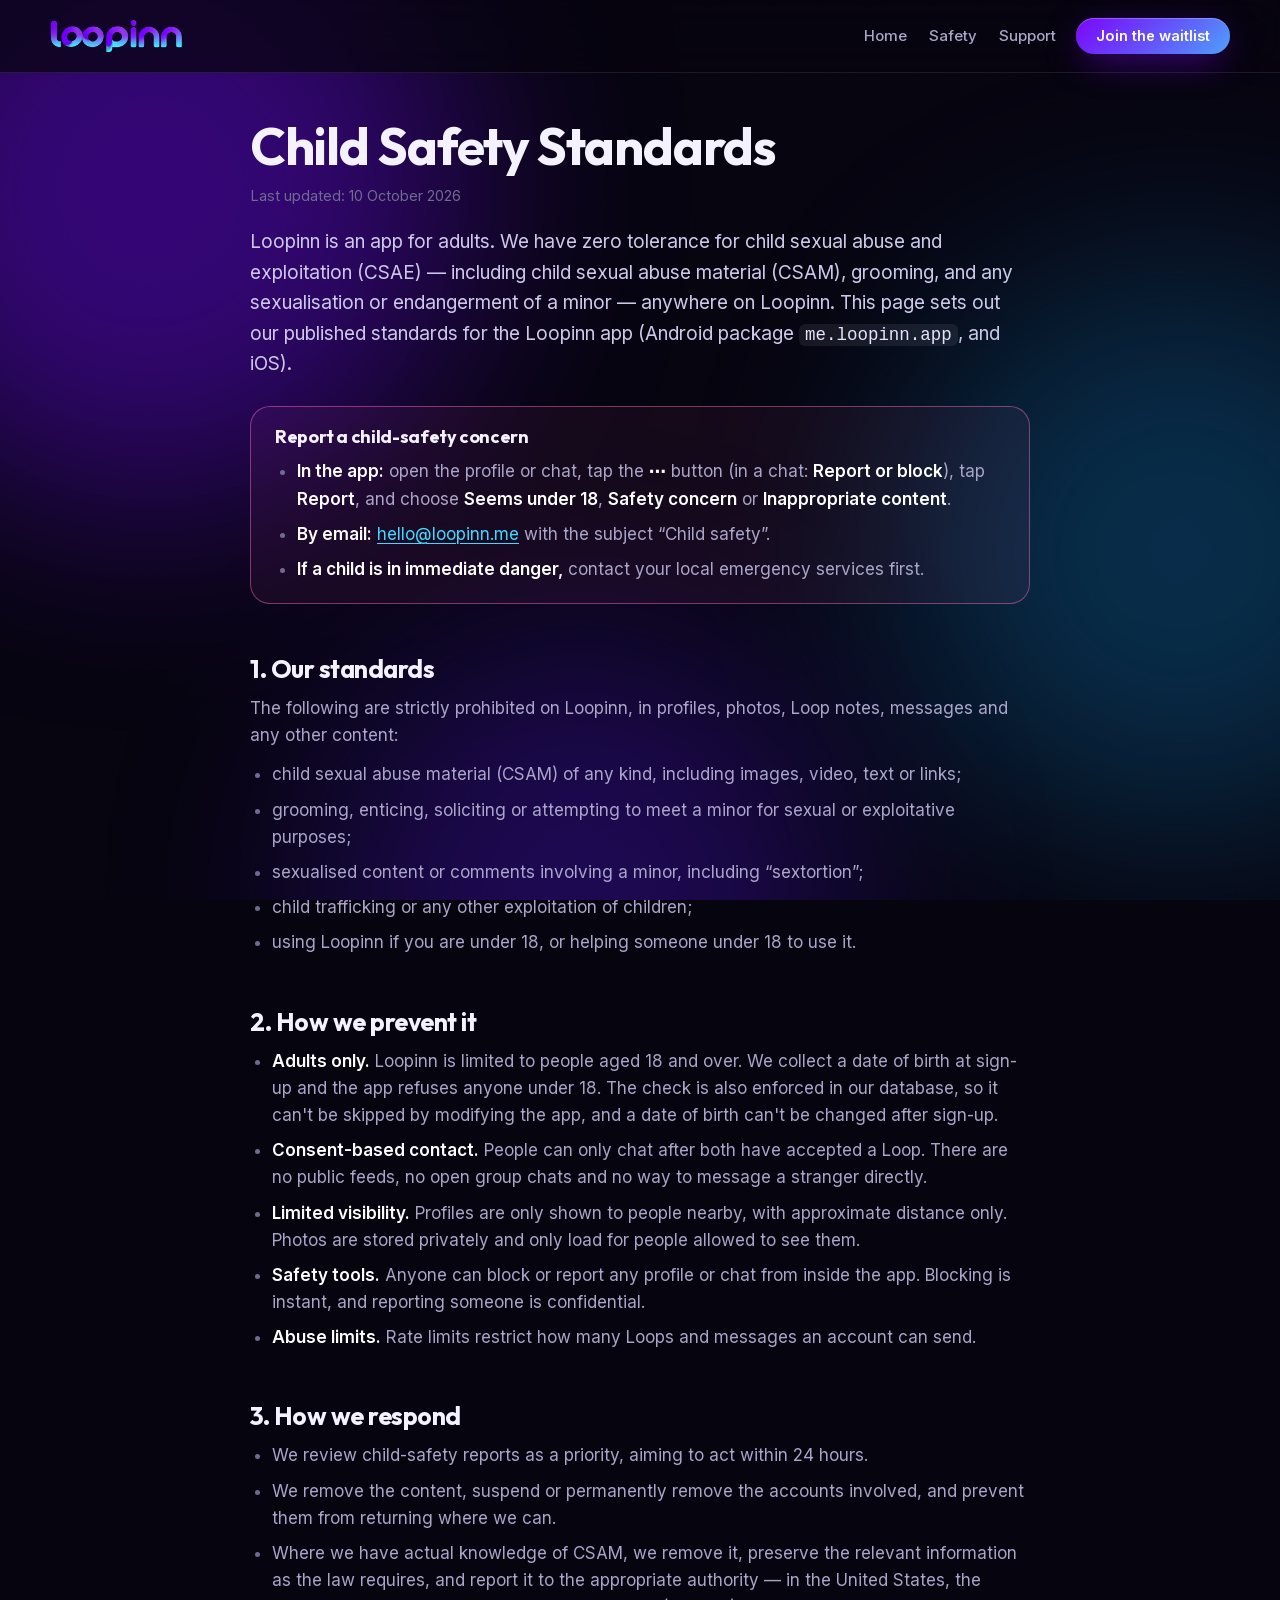
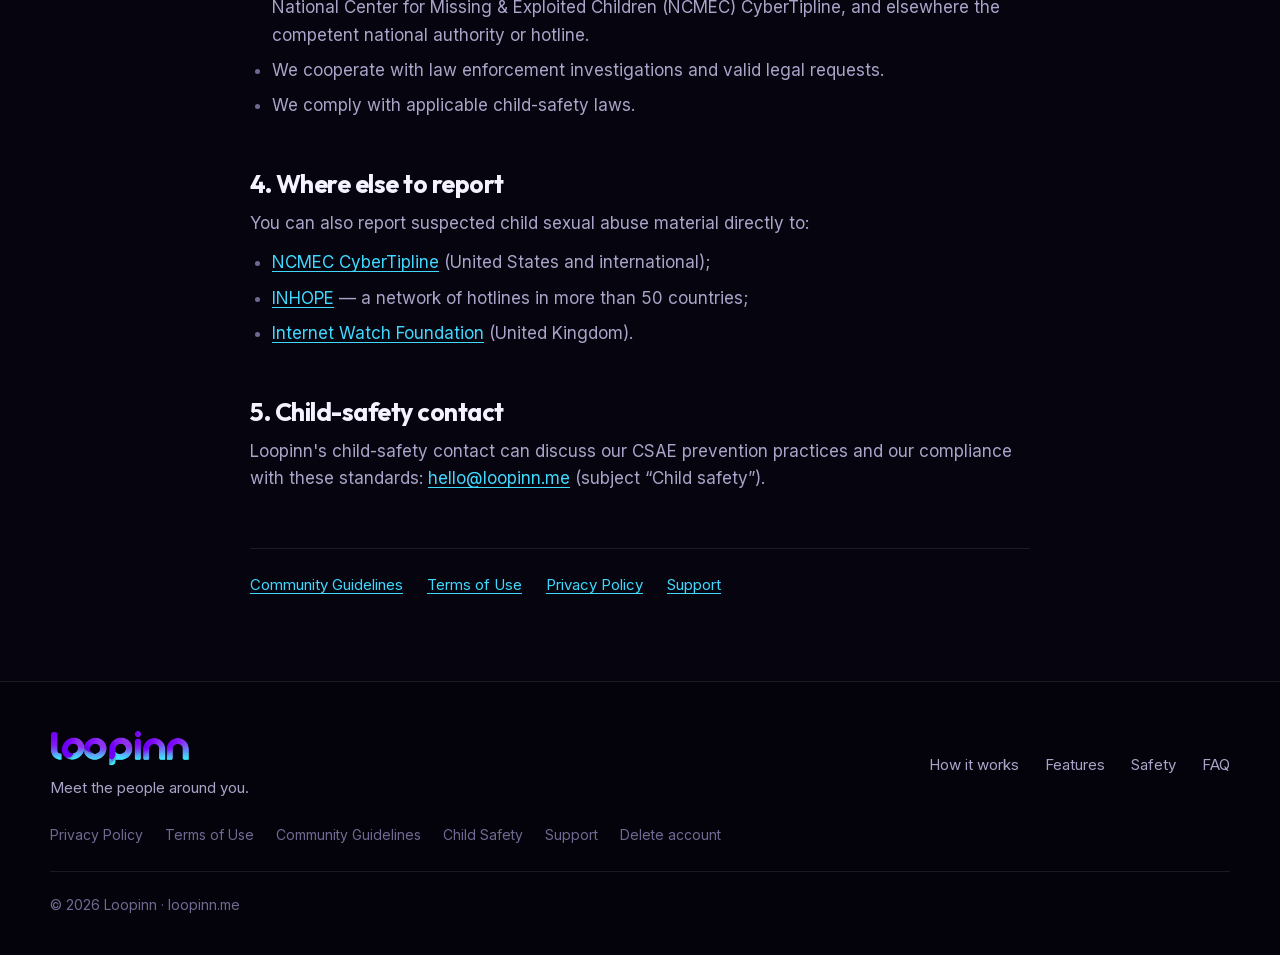
==== commit a263efbb: "Fix report/block instructions to match in-app menu" ====
--- a/child-safety.html
+++ b/child-safety.html
@@ -97,7 +97,7 @@
     <div class="box alert">
       <h2>Report a child-safety concern</h2>
       <ul>
-        <li><strong>In the app:</strong> open the profile or chat, tap <strong>Report or block</strong>, then <strong>Report</strong>, and choose <strong>Seems under 18</strong>, <strong>Safety concern</strong> or <strong>Inappropriate content</strong>.</li>
+        <li><strong>In the app:</strong> open the profile or chat, tap the <strong>⋯</strong> button (in a chat: <strong>Report or block</strong>), tap <strong>Report</strong>, and choose <strong>Seems under 18</strong>, <strong>Safety concern</strong> or <strong>Inappropriate content</strong>.</li>
         <li><strong>By email:</strong> <a href="mailto:hello@loopinn.me?subject=Child%20safety">hello@loopinn.me</a> with the subject “Child safety”.</li>
         <li><strong>If a child is in immediate danger,</strong> contact your local emergency services first.</li>
       </ul>
